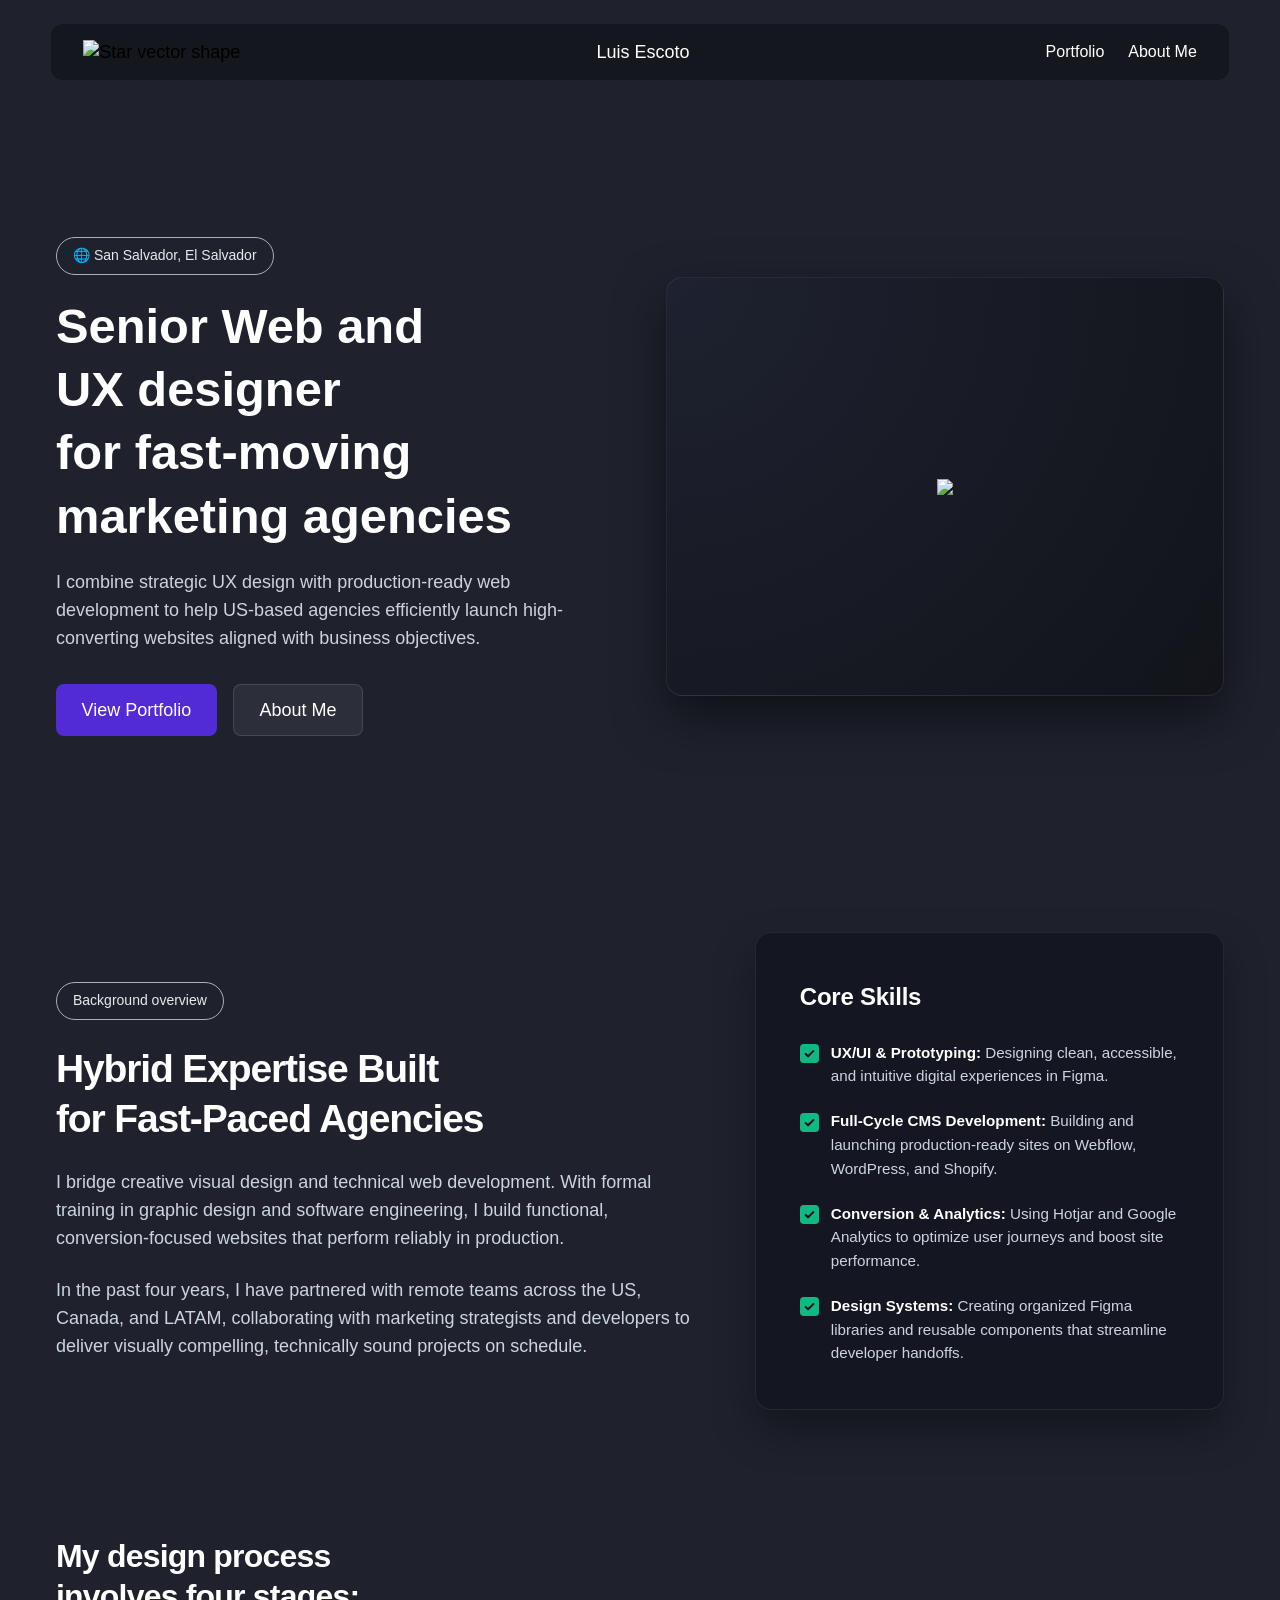
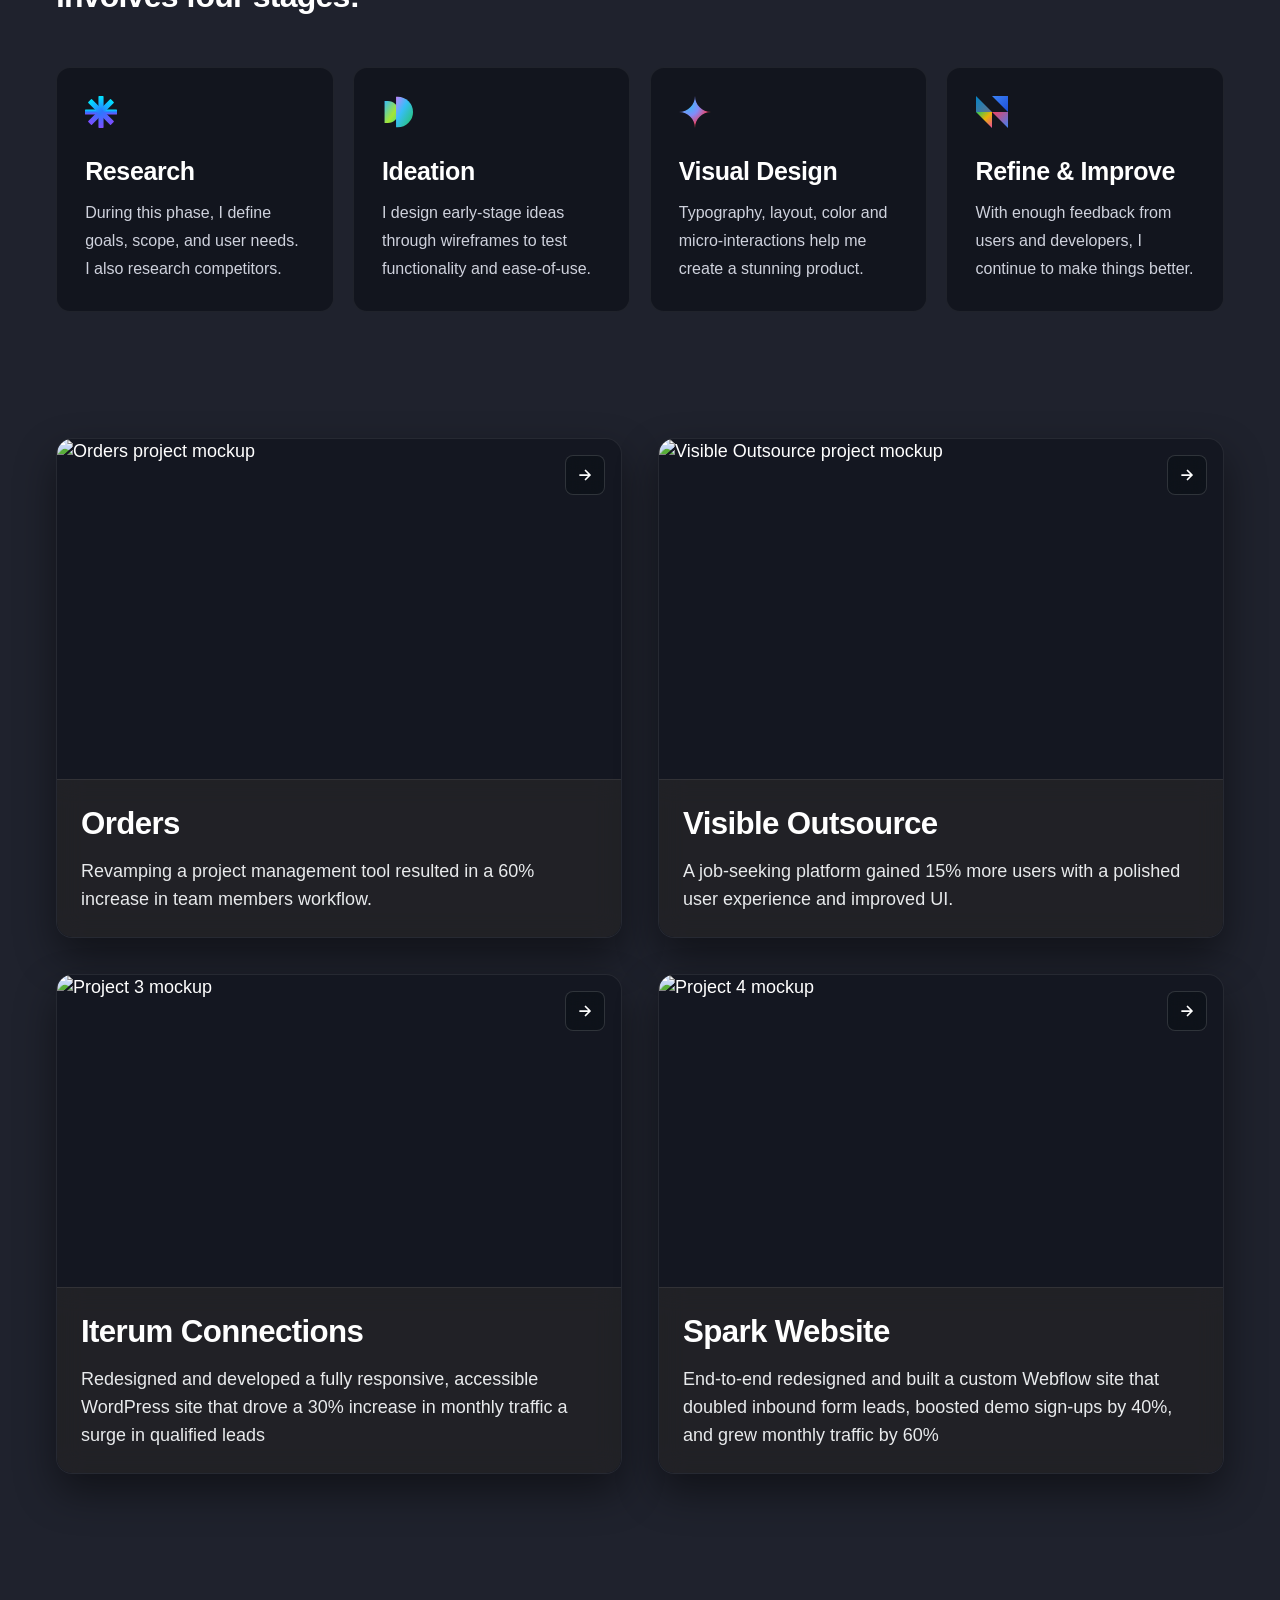
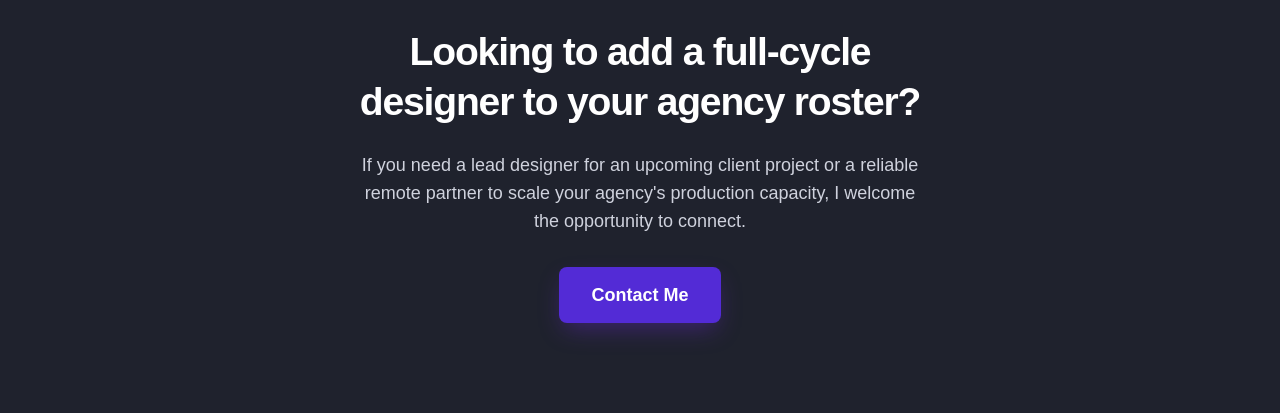
==== index.html @ e74a7839 "File upload for portfolio website." ====
<!DOCTYPE html>
<html lang="en">
<head>
  <meta charset="UTF-8">
  <title>Luis Escoto — Web &amp; UX Designer</title>
  <meta content="I help US-based agencies design, build, and launch high-converting websites on time and on strategy."
    name="description">
  <meta content="Luis Escoto — Web &amp; UX Designer" property="og:title">
  <meta content="I help US-based agencies design, build, and launch high-converting websites on time and on strategy."
    property="og:description">
  <meta content="Luis Escoto — Web &amp; UX Designer" name="twitter:title">
  <meta content="I help US-based agencies design, build, and launch high-converting websites on time and on strategy."
    name="twitter:description">
  <meta property="og:type" content="website">
  <meta content="width=device-width, initial-scale=1" name="viewport">
  <link href="https://cdn.prod.website-files.com/60762cf252e897809102ce5b/64668d79ceb4d8ba0fa5f819_Favicon.jpg"
    rel="shortcut icon" type="image/x-icon">
  <link href="https://cdn.prod.website-files.com/60762cf252e897809102ce5b/671823f5e5b18daa11193ade_webclip.jpg"
    rel="apple-touch-icon">
  <link rel="stylesheet" href="assets/styles/hero-section.css">
  <link rel="stylesheet" href="assets/styles/website-styles.css">
</head>

<body>
  <!-- Mobile navigation -->
  <header class="nav-card" id="navCard">
    <div class="nav-header">
      <!-- Gradient Star/Sparkle Icon -->
      <div class="nav-icon" aria-hidden="true">
        <svg width="22" height="22" viewBox="0 0 24 24" fill="none">
          <defs>
            <linearGradient id="starGrad" x1="0%" y1="0%" x2="100%" y2="100%">
              <stop offset="0%" stop-color="#ea580c" />
              <stop offset="50%" stop-color="#ec4899" />
              <stop offset="100%" stop-color="#8b5cf6" />
            </linearGradient>
          </defs>
          <path
            d="M12 0C12 6.62742 6.62742 12 0 12C6.62742 12 12 17.3726 12 24C12 17.3726 17.3726 12 24 12C17.3726 12 12 6.62742 12 0Z"
            fill="url(#starGrad)" />
        </svg>
      </div>

      <!-- Title / Brand -->
      <span class="nav-title">Luis Escoto</span>

      <!-- Hamburger Button -->
      <button class="menu-toggle" id="menuBtn" aria-label="Toggle navigation menu" aria-expanded="false"
        aria-controls="navDropdown">
        <span></span>
        <span></span>
        <span></span>
      </button>
    </div>

    <!-- Animated Dropdown Body -->
    <div class="menu-collapse" id="navDropdown">
      <div class="menu-inner">
        <ul class="nav-links">
          <li><a href="portfolio.html">Portfolio</a></li>
          <li><a href="about-me.html">About Me</a></li>
        </ul>
      </div>
    </div>
  </header>
  <!-- Desktop navigation -->
  <div class="navbar-desktop">
    <div class="navbar-container">
      <div class="image-block">
        <img
          src="https://cdn.prod.website-files.com/60762cf252e897809102ce5b/66f6fcb59a2e065d72dfbe44_star_shape_vector.png"
          loading="lazy" width="24" height="24" alt="Star vector shape">
      </div>
      <div class="logo-container width-50">
        <a href="index.html" aria-current="page" class="navlinkblock w--current">Luis Escoto</a>
      </div>
      <div class="link-items-list">
        <a href="portfolio.html">Portfolio</a>
        <a href="about-me.html">About Me</a>
      </div>
    </div>
  </div>
  <!-- hero section -->
  <section class="hero-section">
    <div class="hero-container">
      <!-- Columna Izquierda: Texto / CTA -->
      <div class="hero-col hero-col-content">
        <span class="badge-small">🌐 San Salvador, El Salvador</span>
        <h1 class="color--white">Senior Web and UX designer for fast-moving marketing agencies</h1>
        <p class="color--neutral-300">
          I combine strategic UX design with production-ready web development to help US-based agencies efficiently
          launch high-converting websites aligned with business objectives.
        </p>
        <div class="hero-actions">
          <a href="/portfolio.html" class="btn btn-primary">View Portfolio</a>
          <a href="/about-me.html" class="btn btn-secondary">About Me</a>
        </div>
      </div>
      <!-- Columna Derecha: Visual / Imagen / Mockup -->
      <div class="hero-col hero-col-visual">
        <div class="hero-visual-box">
          <!-- Reemplaza con tu imagen o elemento 3D/interactivo -->
          <img
            src="https://cdn.prod.website-files.com/60762cf252e897809102ce5b/68e1b1782baa352182f2b9a1_profile-picture-2025-p-500.jpg">
        </div>
      </div>
    </div>
  </section>
  <section class="overview-section">
    <div class="overview-container">

      <!-- Columna Izquierda: Introducción & Trayectoria -->
      <div class="overview-content">
        <div class="badge-small">Background overview</div>

        <h2 class="overview-title">Hybrid Expertise Built for Fast-Paced Agencies</h2>

        <p class="overview-text">
          I bridge creative visual design and technical web development. With formal training in graphic design and
          software engineering, I build functional, conversion-focused websites that perform reliably in production.
        </p>

        <p class="overview-text">
          In the past four years, I have partnered with remote teams across the US, Canada, and LATAM, collaborating
          with
          marketing strategists and developers to deliver visually compelling, technically sound projects on schedule.
        </p>
      </div>

      <!-- Columna Derecha: Tarjeta Core Skills -->
      <div class="overview-card">
        <h3 class="card-title">Core Skills</h3>
        <ul class="skills-list">
          <li class="skill-item">
            <span class="skill-icon" aria-hidden="true">
              <svg viewBox="0 0 20 20" fill="none">
                <rect width="20" height="20" rx="4" fill="#10B981" />
                <path d="M6 10.5L8.5 13L14 7.5" stroke="#0e131f" stroke-width="2.2" stroke-linecap="round"
                  stroke-linejoin="round" />
              </svg>
            </span>
            <p>
              <strong>UX/UI & Prototyping:</strong> Designing clean, accessible, and intuitive digital experiences in
              Figma.
            </p>
          </li>

          <li class="skill-item">
            <span class="skill-icon" aria-hidden="true">
              <svg viewBox="0 0 20 20" fill="none">
                <rect width="20" height="20" rx="4" fill="#10B981" />
                <path d="M6 10.5L8.5 13L14 7.5" stroke="#0e131f" stroke-width="2.2" stroke-linecap="round"
                  stroke-linejoin="round" />
              </svg>
            </span>
            <p>
              <strong>Full-Cycle CMS Development:</strong> Building and launching production-ready sites on Webflow,
              WordPress, and Shopify.
            </p>
          </li>

          <li class="skill-item">
            <span class="skill-icon" aria-hidden="true">
              <svg viewBox="0 0 20 20" fill="none">
                <rect width="20" height="20" rx="4" fill="#10B981" />
                <path d="M6 10.5L8.5 13L14 7.5" stroke="#0e131f" stroke-width="2.2" stroke-linecap="round"
                  stroke-linejoin="round" />
              </svg>
            </span>
            <p>
              <strong>Conversion & Analytics:</strong> Using Hotjar and Google Analytics to optimize user journeys and
              boost site performance.
            </p>
          </li>

          <li class="skill-item">
            <span class="skill-icon" aria-hidden="true">
              <svg viewBox="0 0 20 20" fill="none">
                <rect width="20" height="20" rx="4" fill="#10B981" />
                <path d="M6 10.5L8.5 13L14 7.5" stroke="#0e131f" stroke-width="2.2" stroke-linecap="round"
                  stroke-linejoin="round" />
              </svg>
            </span>
            <p>
              <strong>Design Systems:</strong> Creating organized Figma libraries and reusable components that
              streamline
              developer handoffs.
            </p>
          </li>
        </ul>
      </div>

    </div>
  </section>
  <section class="process-section">
    <div class="process-container">

      <!-- Encabezado -->
      <header class="process-header">
        <h2 class="process-title">
          My design process<br>
          involves four stages:
        </h2>
      </header>

      <!-- Grid de 4 Cards -->
      <div class="process-grid">

        <!-- Card 1: Research -->
        <article class="process-card">
          <div class="card-icon" aria-hidden="true">
            <!-- SVG Nativo: Asterisco de 8 puntas -->
            <svg viewBox="0 0 100 100" fill="none">
              <defs>
                <linearGradient id="grad-research" x1="50%" y1="0%" x2="50%" y2="100%">
                  <stop offset="0%" stop-color="#00e5ff" />
                  <stop offset="50%" stop-color="#2979ff" />
                  <stop offset="100%" stop-color="#7c4dff" />
                </linearGradient>
              </defs>
              <g fill="url(#grad-research)">
                <!-- Cruz recta -->
                <rect x="42" y="0" width="16" height="100" rx="2" />
                <rect x="0" y="42" width="100" height="16" rx="2" />
                <!-- Diagonal 45deg -->
                <rect x="42" y="0" width="16" height="100" rx="2" transform="rotate(45 50 50)" />
                <!-- Diagonal -45deg -->
                <rect x="42" y="0" width="16" height="100" rx="2" transform="rotate(-45 50 50)" />
              </g>
            </svg>
            <!-- Si prefieres usar PNG, reemplaza el SVG por: 
          <img src="66f5b256b0fe5b46c6017e2f_exploration_phase_vector.png" alt="Research phase icon" /> -->
          </div>
          <h3 class="card-heading">Research</h3>
          <p class="card-text">
            During this phase, I define goals, scope, and user needs. I also research competitors.
          </p>
        </article>

        <!-- Card 2: Ideation -->
        <article class="process-card">
          <div class="card-icon" aria-hidden="true">
            <!-- SVG Nativo: Semicírculos opuestos -->
            <svg viewBox="0 0 100 100" fill="none">
              <defs>
                <linearGradient id="grad-ideation-left" x1="0%" y1="0%" x2="100%" y2="100%">
                  <stop offset="0%" stop-color="#38bdf8" />
                  <stop offset="60%" stop-color="#a3e635" />
                  <stop offset="100%" stop-color="#4ade80" />
                </linearGradient>
                <linearGradient id="grad-ideation-right" x1="0%" y1="0%" x2="100%" y2="100%">
                  <stop offset="0%" stop-color="#c084fc" />
                  <stop offset="40%" stop-color="#38bdf8" />
                  <stop offset="100%" stop-color="#22c55e" />
                </linearGradient>
              </defs>
              <!-- Semicírculo izquierdo menor -->
              <path d="M 8 16 H 18 A 34 34 0 0 1 18 84 H 8 Z" fill="url(#grad-ideation-left)" />
              <!-- Semicírculo derecho mayor -->
              <path d="M 44 2 H 49 A 48 48 0 0 1 49 98 H 44 Z" fill="url(#grad-ideation-right)" />
            </svg>
            <!-- Si prefieres usar PNG, reemplaza el SVG por: 
          <img src="66f9b38bc50a28b58fd03136_ideation_vector_shape.png" alt="Ideation phase icon" /> -->
          </div>
          <h3 class="card-heading">Ideation</h3>
          <p class="card-text">
            I design early-stage ideas through wireframes to test functionality and ease-of-use.
          </p>
        </article>

        <!-- Card 3: Visual Design -->
        <article class="process-card">
          <div class="card-icon" aria-hidden="true">
            <!-- SVG Nativo: Estrella de 4 puntas cóncava -->
            <svg viewBox="0 0 100 100" fill="none">
              <defs>
                <radialGradient id="grad-visual" cx="30%" cy="30%" r="90%">
                  <stop offset="0%" stop-color="#38bdf8" />
                  <stop offset="35%" stop-color="#818cf8" />
                  <stop offset="70%" stop-color="#f43f5e" />
                  <stop offset="100%" stop-color="#fbbf24" />
                </radialGradient>
              </defs>
              <path
                d="M 50 0 C 50 27.6 72.4 50 100 50 C 72.4 50 50 72.4 50 100 C 50 72.4 27.6 50 0 50 C 27.6 50 50 27.6 50 0 Z"
                fill="url(#grad-visual)" />
            </svg>
            <!-- Si prefieres usar PNG, reemplaza el SVG por: 
          <img src="66f5b258c172e1dd1a9b4c33_visual_design_phase_vector.png" alt="Visual design phase icon" /> -->
          </div>
          <h3 class="card-heading">Visual Design</h3>
          <p class="card-text">
            Typography, layout, color and micro-interactions help me create a stunning product.
          </p>
        </article>

        <!-- Card 4: Refine & Improve -->
        <article class="process-card">
          <div class="card-icon" aria-hidden="true">
            <!-- SVG Nativo: Cuadrante de 4 triángulos -->
            <svg viewBox="0 0 100 100" fill="none">
              <defs>
                <linearGradient id="grad-refine-tl" x1="0%" y1="0%" x2="100%" y2="100%">
                  <stop offset="0%" stop-color="#0284c7" />
                  <stop offset="100%" stop-color="#64748b" />
                </linearGradient>
                <linearGradient id="grad-refine-tr" x1="0%" y1="0%" x2="100%" y2="100%">
                  <stop offset="0%" stop-color="#3b82f6" />
                  <stop offset="100%" stop-color="#1d4ed8" />
                </linearGradient>
                <linearGradient id="grad-refine-bl" x1="0%" y1="0%" x2="100%" y2="100%">
                  <stop offset="0%" stop-color="#22c55e" />
                  <stop offset="50%" stop-color="#eab308" />
                  <stop offset="100%" stop-color="#ec4899" />
                </linearGradient>
                <linearGradient id="grad-refine-br" x1="0%" y1="0%" x2="100%" y2="100%">
                  <stop offset="0%" stop-color="#f43f5e" />
                  <stop offset="100%" stop-color="#3b82f6" />
                </linearGradient>
              </defs>
              <!-- Arriba Izquierda -->
              <polygon points="0,0 50,50 0,50" fill="url(#grad-refine-tl)" />
              <!-- Arriba Derecha -->
              <polygon points="50,0 100,50 100,0" fill="url(#grad-refine-tr)" />
              <!-- Abajo Izquierda -->
              <polygon points="0,50 50,50 50,100" fill="url(#grad-refine-bl)" />
              <!-- Abajo Derecha -->
              <polygon points="50,50 100,50 100,100" fill="url(#grad-refine-br)" />
            </svg>
            <!-- Si prefieres usar PNG, reemplaza el SVG por: 
          <img src="66f5b25724c8507a7e29b420_test_refine_phase_vector.png" alt="Refine and improve phase icon" /> -->
          </div>
          <h3 class="card-heading">Refine & Improve</h3>
          <p class="card-text">
            With enough feedback from users and developers, I continue to make things better.
          </p>
        </article>
      </div>
    </div>
  </section>
  <section class="projects-section">
    <div class="projects-container">
      <div class="projects-grid">

        <!-- PROYECTO 1 -->
        <a href="projects/orders-sayhello.html" class="project-card">
          <img
            src="https://cdn.prod.website-files.com/60762cf252e897809102ce5b/680712ade8c71aaaf40fad4d_Scene%20(1).jpg"
            alt="Orders project mockup" class="project-img">
          <div class="project-action-btn" aria-hidden="true">
            <svg viewBox="0 0 16 16" fill="none" class="arrow-icon">
              <path d="M3 8H13M13 8L8.5 3.5M13 8L8.5 12.5" stroke="#ffffff" stroke-width="1.75" stroke-linecap="round"
                stroke-linejoin="round" />
            </svg>
          </div>
          <!-- Barra inferior Glassmorphism -->
          <div class="project-glass-bar">
            <h3 class="project-title">Orders</h3>
            <p class="project-desc">Revamping a project management tool resulted in a 60% increase in team members
              workflow.</p>
          </div>
        </a>
        <!-- PROYECTO 2 -->
        <a href="projects/visible-outsource.html" class="project-card">
          <img
            src="https://cdn.prod.website-files.com/60762cf252e897809102ce5b/683748bb007d54605e077e47_Scene-compressed.jpg"
            alt="Visible Outsource project mockup" class="project-img">
          <div class="project-action-btn" aria-hidden="true">
            <svg viewBox="0 0 16 16" fill="none" class="arrow-icon">
              <path d="M3 8H13M13 8L8.5 3.5M13 8L8.5 12.5" stroke="#ffffff" stroke-width="1.75" stroke-linecap="round"
                stroke-linejoin="round" />
            </svg>
          </div>
          <!-- Barra inferior Glassmorphism -->
          <div class="project-glass-bar">
            <h3 class="project-title">Visible Outsource</h3>
            <p class="project-desc">A job-seeking platform gained 15% more users with a polished user experience and
              improved UI.</p>
          </div>
        </a>
        <!-- PROYECTO 3 -->
        <a href="projects/iterum-connections.html" class="project-card">
          <img
            src="https://cdn.prod.website-files.com/60762cf252e897809102ce5b/6aa1d530fb8b649a9c56cfd7_iterum-connections-website-thumbnail.jpg"
            alt="Project 3 mockup" class="project-img" />
          <div class="project-action-btn" aria-hidden="true">
            <svg viewBox="0 0 16 16" fill="none" class="arrow-icon">
              <path d="M3 8H13M13 8L8.5 3.5M13 8L8.5 12.5" stroke="#ffffff" stroke-width="1.75" stroke-linecap="round"
                stroke-linejoin="round" />
            </svg>
          </div>
          <div class="project-glass-bar">
            <h3 class="project-title">Iterum Connections</h3>
            <p class="project-desc">Redesigned and developed a fully responsive, accessible WordPress site that drove a
              30% increase in monthly traffic a surge in qualified leads</p>
          </div>
        </a>
        <!-- PROYECTO 4 -->
        <a href="projects/spark-website.html" class="project-card">
          <img
            src="https://cdn.prod.website-files.com/60762cf252e897809102ce5b/6aa1d657e9650768d911878d_spark-website-thumbnail.jpg"
            alt="Project 4 mockup" class="project-img" />
          <div class="project-action-btn" aria-hidden="true">
            <svg viewBox="0 0 16 16" fill="none" class="arrow-icon">
              <path d="M3 8H13M13 8L8.5 3.5M13 8L8.5 12.5" stroke="#ffffff" stroke-width="1.75" stroke-linecap="round"
                stroke-linejoin="round" />
            </svg>
          </div>
          <div class="project-glass-bar">
            <h3 class="project-title">Spark Website</h3>
            <p class="project-desc">End-to-end redesigned and built a custom Webflow site that doubled inbound form
              leads, boosted demo sign-ups by 40%, and grew monthly traffic by 60%</p>
          </div>
        </a>
      </div>
    </div>
  </section>
  <section class="cta-section">
    <div class="cta-container">
      <h2 class="cta-title">
        Looking to add a full-cycle designer to your agency roster?
      </h2>

      <p class="cta-description">
        If you need a lead designer for an upcoming client project or a reliable remote partner to scale your agency's
        production capacity, I welcome the opportunity to connect.
      </p>

      <div class="cta-action">
        <a href="mailto:designwithluis.com" class="btn-cta">Contact Me</a>
      </div>
    </div>
  </section>
</body>
<script>
  const navCard = document.getElementById('navCard');
  const menuBtn = document.getElementById('menuBtn');
  const desktopQuery = window.matchMedia('(min-width: 1024px)');
  // Toggle menu handler
  function toggleMenu() {
    const isOpen = navCard.classList.toggle('is-open');
    menuBtn.setAttribute('aria-expanded', String(isOpen));
  }

  function closeMenu() {
    if (navCard.classList.contains('is-open')) {
      navCard.classList.remove('is-open');
      menuBtn.setAttribute('aria-expanded', 'false');
    }
  }
  menuBtn.addEventListener('click', toggleMenu);
  // Close on outside click
  document.addEventListener('click', (e) => {
    if (!navCard.contains(e.target)) {
      closeMenu();
    }
  });
  // Close on Escape key press
  document.addEventListener('keydown', (e) => {
    if (e.key === 'Escape' && navCard.classList.contains('is-open')) {
      closeMenu();
      menuBtn.focus();
    }
  });
  // Auto-reset state when resizing across desktop/tablet boundary
  desktopQuery.addEventListener('change', (e) => {
    if (e.matches) {
      closeMenu();
    }
  });
</script>

</html>
---- assets/styles/hero-section.css ----
/* ============================================================
   HERO SECTION - RESPONSIVE & ESCALABLE
   ============================================================ */

/* 1. Envoltura de sección completa (Background / Layout general) */
.hero-section {
  width: 100%;
  min-height: 85vh;
  display: flex;
  align-items: center; /* Centra el contenido verticalmente en desktop */
  background-color: var(--neutral--700);
  /* Padding vertical y lateral fluido */
  padding-block: clamp(3rem, 8vh, 6rem);
  padding-inline: clamp(1.25rem, 5vw, 3.5rem);
}

/* 2. Contenedor principal centrado con tope máximo */
.hero-container {
  width: 100%;
  max-width: 1200px;        /* Evita que se deforme en pantallas 2K/4K */
  margin-inline: auto;      /* Centrado horizontal automático */
  /* Estructura de 2 columnas con CSS Grid */
  display: grid;
  grid-template-columns: 1fr; /* 1 columna por defecto (mobile-first) */
  gap: clamp(2rem, 4vw, 4rem); /* Espacio adaptable entre columnas */
  align-items: center;
}

/* En Desktop (a partir de 992px) se activa el layout de 2 columnas */
@media (min-width: 992px) {
  .hero-container {
    grid-template-columns: repeat(2, 1fr); /* 2 columnas exactas de igual proporción */
    /* Si quisieras más espacio para el texto que para la imagen:
       grid-template-columns: 1.15fr 0.85fr; */
  }
}

/* 3. Columna de contenido (Texto y Botones) */
.hero-col-content {
  display: flex;
  flex-direction: column;
  align-items: flex-start;
  gap: 1.25rem;
  max-width: 560px; /* Evita líneas de texto demasiado largas */
}

.hero-actions {
  display: flex;
  flex-wrap: wrap;
  gap: 1rem;
  margin-top: 0.75rem;
}

/* Botones de acción */
.btn {
  display: inline-flex;
  align-items: center;
  justify-content: center;
  padding: 0.8rem 1.6rem;
  border-radius: 8px;
  text-decoration: none;
  transition: all 0.2s ease;
}

.btn-primary {
  background-color: var(--blue-primary-800);
  color: white;
}

.btn-primary:hover {
  color: var(--white);
  background-color: var(--blue-primary-800);
  box-shadow: 0 14px 30px -5px rgba(109, 40, 217, 0.6);
  transform: translateY(-2px);
}

.btn-secondary {
  background-color: rgba(255, 255, 255, 0.06);
  color: #ffffff;
  border: 1px solid rgba(255, 255, 255, 0.12);
}

.btn-secondary:hover {
  background-color: rgba(255, 255, 255, 0.12);
}

/* 4. Columna visual / Imagen */
.hero-col-visual {
  display: flex;
  justify-content: center;
  align-items: center;
  width: 100%;
}

.hero-visual-box {
  width: 100%;
  aspect-ratio: 4 / 3; /* Mantiene proporciones perfectas en cualquier pantalla */
  background: radial-gradient(circle at top left, #1e2230, #12141a);
  border: 1px solid rgba(255, 255, 255, 0.08);
  border-radius: 16px;
  display: flex;
  align-items: center;
  justify-content: center;
  color: #64748b;
  box-shadow: 0 20px 50px rgba(0, 0, 0, 0.5);
}

/* ============================================================
   SECCIÓN: OVERVIEW / CORE SKILLS
   ============================================================ */

.overview-section {
  width: 100%;
  background-color: var(--neutral--700); /* Fondo oscuro principal */
  color: #ffffff;
  padding-block: clamp(3.5rem, 7vh, 6.5rem);
  padding-inline: clamp(1.25rem, 5vw, 3.5rem);
}

/* Contenedor adaptativo con límite en monitores anchos */
.overview-container {
  width: 100%;
  max-width: 1200px;
  margin-inline: auto;
  display: grid;
  grid-template-columns: 1fr;
  gap: clamp(2.5rem, 5vw, 4.5rem);
  align-items: center; /* Alineación centrada para equilibrio visual */
}

/* Distribución en pantallas de escritorio */
@media (min-width: 992px) {
  .overview-container {
    grid-template-columns: 1.15fr 0.85fr;
  }
}

/* --- Columna Izquierda --- */
.overview-content {
  display: flex;
  flex-direction: column;
  align-items: flex-start;
  gap: 1.5rem;
}

/* Badge tipo píldora */
.badge {
  padding: 0.35rem 0.95rem;
  border-radius: 9999px;
  border: 1px solid rgba(255, 255, 255, 0.28);
  font-size: 0.825rem;
  font-weight: 500;
  color: #e2e8f0;
  background-color: rgba(255, 255, 255, 0.02);
}

.overview-title {
  /* Escala tipográfica fluida entre pantallas móviles y desktop */
  letter-spacing: -0.03em;
  color: #ffffff;
  margin: 0;
  text-wrap: balance;
}

.overview-text {
  color: #cbd5e1;
  margin: 0;
}

/* --- Columna Derecha: Tarjeta Card --- */
.overview-card {
  background-color: #141721; /* Tono de tarjeta azulado oscuro */
  border: 1px solid rgba(255, 255, 255, 0.07);
  border-radius: 16px;
  padding: clamp(1.75rem, 3.5vw, 2.75rem);
  box-shadow: 0 20px 40px rgba(0, 0, 0, 0.35);
}

.card-title {
  font-size: 1.5rem;
  font-weight: 700;
  color: #ffffff;
  margin: 0 0 1.5rem 0;
  letter-spacing: -0.01em;
}

/* Lista de skills */
.skills-list {
  list-style: none;
  padding: 0;
  margin: 0;
  display: flex;
  flex-direction: column;
  gap: 1.35rem;
}

.skill-item {
  display: flex;
  align-items: flex-start;
  gap: 0.75rem;
}

.skill-icon {
  flex-shrink: 0;
  width: 19px;
  height: 19px;
  margin-top: 0.2rem; /* Alinea el icono con la primera línea de texto */
}

.skill-icon svg {
  width: 100%;
  height: 100%;
  display: block;
}

.skill-item p {
  font-size: 0.95rem;
  line-height: 1.55;
  color: #cbd5e1;
  margin: 0;
}

.skill-item strong {
  color: #ffffff;
  font-weight: 700;
}
---- assets/styles/website-styles.css ----
* {
  box-sizing: border-box;
  margin: 0;
  padding: 0;
}

:root {
  --neutral-950: #0d0e13;
  --neutral-800: #15171e;
  --neutral-700: #191b24;
  --neutral-500: #1f222d;
  --neutral-400: #acaebb;
  --neutral-300: #cfd2dd;
  --neutral-100: #e2e2e6;
  --neutral-50: #e8eaec;
  --white: white;
  --blue-primary-800: #532bd6;
  --blue-100: #e8e7ff;
  --electric-violet-800: #8209c0;
  /* Escala base */
  --font-base: 1rem;
  /* 16px */
  --lh-base: 1.2rem;
  /* 16px * 1.20 = 19.2px */

  /* Ratios de escala */
  --scale-font: 1.25;
  /* Major Third */
  --scale-lh: 1.27;

  /* Tamaños de fuente (font-size) */
  --caption-small: 0.875rem;
  --body-copy: 1.125rem;
  /* ~16.00px */
  --font-h6: var(--font-base);
  /* ~16.00px */
  --font-h5: calc(var(--font-h6) * var(--scale-font));
  /* ~20.00px */
  --font-h4: calc(var(--font-h5) * var(--scale-font));
  /* ~25.00px */
  --font-h3: calc(var(--font-h4) * var(--scale-font));
  /* ~31.25px */
  --font-h2: calc(var(--font-h3) * var(--scale-font));
  /* ~39.06px */
  --font-h1: calc(var(--font-h2) * var(--scale-font));
  /* ~48.83px */

  /* Alturas de línea (line-height) */
  --lh-body-copy: 1.75rem;
  --lh-h6: var(--lh-base);
  /* ~1.20rem (19.20px) */
  --lh-h5: calc(var(--lh-h6) * var(--scale-lh));
  /* ~1.44rem (23.04px) */
  --lh-h4: calc(var(--lh-h5) * var(--scale-lh));
  /* ~1.73rem (27.65px) */
  --lh-h3: calc(var(--lh-h4) * var(--scale-lh));
  /* ~2.07rem (33.18px) */
  --lh-h2: calc(var(--lh-h3) * var(--scale-lh));
  /* ~2.49rem (39.81px) */
  --lh-h1: calc(var(--lh-h2) * var(--scale-lh));
  /* ~2.99rem (47.78px) */
}

body {
  font-family: Inter, sans-serif;
  font-size: var(--body-copy);
  line-height: var(--lh-h5);
  background-color: var(--neutral-500);
  overflow: auto;
}

.white-theme {
  background-color: var(--white);
}

.color--black-950 {
  color: var(--neutral-950);
}

.color--black-700 {
  color: var(--neutral-700);
}

.color--white {
  color: var(--white);
}

.color--neutral-300 {
  color: var(--neutral-300);
}

h1,
h2,
h3,
h4,
h5,
h6 {
  font-weight: 700;
  text-wrap: balance;
  /* Evita viudas y mejora la lectura */
  margin: 0;
}

a {
  text-decoration: none;
  color: white;
  transition: color 0.3s ease-in-out;
}

a:hover {
  color: var(--neutral-300);
  cursor: pointer;
}

p {
  font-family: 'Inter', sans-serif;
  font-weight: 400;
  font-size: var(--body-copy);
  line-height: var(--lh-body-copy);
}

h1 {
  font-size: var(--font-h1);
  line-height: var(--lh-h1);
}

h2 {
  font-size: var(--font-h2);
  line-height: var(--lh-h2);
}

h3 {
  font-size: var(--font-h3);
  line-height: var(--lh-h3);
}

h4 {
  font-size: var(--font-h4);
  line-height: var(--lh-h4);
}

.text-left-aligned {
  text-align: left;
}

.image-block.width-auto {
  justify-content: flex-start;
  align-items: flex-start;
  width: 25%;
}

/* 1. Outer Section: Controls layout & constraints */
.navbar-desktop {
  width: min(92%, 1400px);
  margin: 1.5rem auto;
}

/* 2. Inner Navbar: Controls the bar visuals and content alignment */
.navbar-container {
  display: flex;
  align-items: center;
  justify-content: space-between;
  gap: 1rem;
  /* Prevents items from colliding as the screen shrinks */
  width: 100%;
  padding: 1rem clamp(1rem, 3vw, 2rem);
  /* Fluid horizontal padding */
  background-color: var(--neutral-800);
  border-radius: 12px;
  box-sizing: border-box;
}

.link-items-list {
  display: flex;
  gap: 1.5rem;
  font-size: 1rem;
}

/* Custom menu navigation styles */
/* Outer Container / Nav Card */
.nav-card {
  display: block;
  max-width: 1024px;
  /* comfortable width on tablet */
  background-color: #12141a;
  border: 1px solid rgba(255, 255, 255, 0.08);
  border-radius: 14px;
  box-shadow: 0 10px 30px rgba(0, 0, 0, 0.45);
  overflow: hidden;
  transition: border-color 0.25s ease;
  margin: 1rem;
}

/* Top Bar */
.nav-header {
  display: flex;
  align-items: center;
  justify-content: space-between;
  height: 64px;
  padding: 0 0.75rem 0 1rem;
}

/* Gradient Sparkle Icon */
.nav-icon {
  width: 22px;
  height: 22px;
  flex-shrink: 0;
  display: flex;
  align-items: center;
  justify-content: center;
}

/* Brand / Name */
.nav-title {
  font-size: 1.15rem;
  font-weight: 700;
  letter-spacing: -0.02em;
  color: #ffffff;
  user-select: none;
}

/* Animated Hamburger Toggle */
.menu-toggle {
  width: 40px;
  height: 40px;
  display: flex;
  flex-direction: column;
  justify-content: center;
  align-items: center;
  gap: 5px;
  background: transparent;
  border: none;
  cursor: pointer;
  padding: 0;
  -webkit-tap-highlight-color: transparent;
}

.menu-toggle span {
  display: block;
  width: 24px;
  height: 2px;
  background-color: #ffffff;
  border-radius: 2px;
  transition: transform 0.3s cubic-bezier(0.4, 0, 0.2, 1),
    opacity 0.2s ease;
  transform-origin: center;
}

/* Morphing into 'X' when open */
.menu-toggle[aria-expanded="true"] span:nth-child(1) {
  transform: translateY(7px) rotate(45deg);
}

.menu-toggle[aria-expanded="true"] span:nth-child(2) {
  opacity: 0;
  transform: scaleX(0);
}

.menu-toggle[aria-expanded="true"] span:nth-child(3) {
  transform: translateY(-7px) rotate(-45deg);
}

/* Collapsible Menu via CSS Grid */
.menu-collapse {
  display: grid;
  grid-template-rows: 0fr;
  transition: grid-template-rows 0.35s cubic-bezier(0.4, 0, 0.2, 1);
}

.nav-card.is-open .menu-collapse {
  grid-template-rows: 1fr;
}

.menu-inner {
  overflow: hidden;
}

/* Menu Link List */
.nav-links {
  list-style: none;
  padding: 10px 24px 24px 24px;
  display: flex;
  flex-direction: column;
  gap: 20px;
}

.nav-links li a {
  text-decoration: none;
  color: #ffffff;
  font-size: 1.05rem;
  font-weight: 500;
  display: inline-block;
  opacity: 0;
  transform: translateY(-8px);
  transition: opacity 0.25s ease, transform 0.25s ease, color 0.2s ease;
}

.nav-links li a:hover,
.nav-links li a:focus-visible {
  color: var(--neutral-300);
  outline: none;
}

/* Staggered entry animation */
.nav-card.is-open .nav-links li a {
  opacity: 1;
  transform: translateY(0);
}

.nav-card.is-open .nav-links li:nth-child(1) a {
  transition-delay: 0.08s;
}

.nav-card.is-open .nav-links li:nth-child(2) a {
  transition-delay: 0.14s;
}

/* ----------------------------------------------------
NAV MOBILE & TABLET STYLES (< 1024px)
---------------------------------------------------- */
@media (min-width: 1025px) {
  .nav-card {
    display: none !important;
  }
}

@media (max-width: 1024px) {
  .navbar-desktop {
    display: none;
  }
}

.badge-small {
  display: inline-flex;
  align-items: center;
  padding: 0.5rem 1rem;
  color: var(--neutral-50);
  border: 1px solid #acaebb;
  font-size: var(--caption-small);
  line-height: var(--lh-base);
  border-radius: 100px;
  letter-spacing: 2%;
}

/* ============================================================
   SECCIÓN: DESIGN PROCESS (4 STAGES)
   ============================================================ */

.process-section {
  width: 100%;
  background-color: var(--neutral-500);
  color: #ffffff;
  padding-block: clamp(3.5rem, 7vh, 6.5rem);
  padding-inline: clamp(1.25rem, 5vw, 3.5rem);
}

.process-container {
  width: 100%;
  max-width: 1200px;
  margin-inline: auto;
  display: flex;
  flex-direction: column;
  gap: clamp(2rem, 4vw, 3.25rem);
}

/* Encabezado */
.process-title {
  font-size: clamp(1.75rem, 2.5vw, 2.35rem);
  line-height: 1.25;
  font-weight: 700;
  letter-spacing: -0.025em;
  color: #ffffff;
  margin: 0;
  text-wrap: balance;
}

/* Grid adaptable: 1 col (móvil) -> 2 cols (tablet) -> 4 cols (desktop) */
.process-grid {
  display: grid;
  grid-template-columns: 1fr;
  gap: 1.2rem;
}

@media (min-width: 640px) {
  .process-grid {
    grid-template-columns: repeat(2, 1fr);
  }
}

@media (min-width: 1024px) {
  .process-grid {
    grid-template-columns: repeat(4, 1fr);
  }
}

/* Tarjetas */
.process-card {
  background-color: #12151e;
  border: 1px solid rgba(255, 255, 255, 0.06);
  border-radius: 14px;
  padding: clamp(1.5rem, 2.2vw, 2rem);
  display: flex;
  flex-direction: column;
  align-items: flex-start;
  transition: transform 0.25s ease, border-color 0.25s ease, background-color 0.25s ease;
}

.process-card:hover {
  transform: translateY(-4px);
  background-color: #151924;
  border-color: rgba(255, 255, 255, 0.14);
}

/* Contenedor de icono */
.card-icon {
  width: 32px;
  height: 32px;
  margin-bottom: 1.75rem;
  display: flex;
  align-items: center;
  justify-content: center;
}

/* Aplica tanto para el SVG integrado como si usas etiqueta <img> */
.card-icon svg,
.card-icon img {
  width: 100%;
  height: 100%;
  object-fit: contain;
  display: block;
}

/* Título de la tarjeta */
.card-heading {
  font-size: var(--font-h4);
  line-height: var(--lh-h4);
  letter-spacing: -0.015em;
  color: #ffffff;
  margin: 0 0 0.75rem 0;
}

/* Texto explicativo */
.card-text {
  font-size: var(--font-base);
  color: var(--neutral-300);
  margin: 0;
}

/* ============================================================
   SECCIÓN: GRID DE PROYECTOS (PORTFOLIO CARDS)
   ============================================================ */

.projects-section {
  width: 100%;
  background-color: var(--neutral-500);
  color: #ffffff;
  padding-block: clamp(3.5rem, 7vh, 6.5rem);
  padding-inline: clamp(1.25rem, 5vw, 3.5rem);
}

.projects-container {
  width: 100%;
  max-width: 1200px;
  /* Alineado con el Hero y Overview */
  margin-inline: auto;
}

/* Grilla responsive: 1 col (móvil) -> 2 cols (tablet y desktop) */
.projects-grid {
  display: grid;
  grid-template-columns: 1fr;
  gap: clamp(1.5rem, 3vw, 2.25rem);
}

/* Grilla responsive: 1 col (móvil) -> 2 cols (tablet y desktop) */
.projects-grid {
  display: grid;
  grid-template-columns: 1fr;
  gap: clamp(1.5rem, 3vw, 2.25rem);
}

@media (min-width: 768px) {
  .projects-grid {
    grid-template-columns: repeat(2, 1fr);
  }
}

/* Tarjeta contenedora con proporción y bordes */
.project-card {
  position: relative;
  width: 100%;
  aspect-ratio: 16 / 9.5;
  /* Mantiene la relación apaisada del mockup */
  background-color: #141721;
  border-radius: 16px;
  overflow: hidden;
  border: 1px solid rgba(255, 255, 255, 0.08);
  box-shadow: 0 18px 40px rgba(0, 0, 0, 0.45);
  transition: transform 0.25s ease, border-color 0.25s ease;
  min-height: 500px;
}

.project-card:hover {
  transform: translateY(-4px);
  border-color: rgba(255, 255, 255, 0.18);
}

/* Imagen base */
.project-img {
  width: 100%;
  height: 100%;
  object-fit: cover;
  object-position: center;
  display: block;
}

/* Botón flotante superior derecho */
.project-action-btn {
  position: absolute;
  top: 1.5rem;
  right: 1.5rem;
  z-index: 2;
  width: 34px;
  height: 34px;
  background-color: rgba(14, 18, 25, 0.85);
  border: 1px solid rgba(255, 255, 255, 0.12);
  border-radius: 8px;
  display: flex;
  align-items: center;
  justify-content: center;
  cursor: pointer;
  backdrop-filter: blur(8px);
  -webkit-backdrop-filter: blur(8px);
  transition: background-color 0.2s ease, border-color 0.2s ease, transform 0.2s ease;
}

.project-action-btn:hover {
  background-color: rgba(30, 36, 48, 0.95);
  border-color: rgba(255, 255, 255, 0.25);
  transform: scale(1.05);
}

/* Panel inferior con efecto Glassmorphism */
.project-glass-bar {
  position: absolute;
  bottom: 0;
  left: 0;
  width: 100%;
  z-index: 2;
  /* Propiedades de Glass solicitadas */
  backdrop-filter: blur(12px);
  -webkit-backdrop-filter: blur(12px);
  /* Soporte para Safari/iOS */
  background-color: rgba(45, 43, 43, 0.54);
  border-top: 1px solid rgba(255, 255, 255, 0.08);
  padding: 1.5rem;
  display: flex;
  flex-direction: column;
  gap: 0.35rem;
}

.project-title {
  letter-spacing: -0.02em;
  padding-bottom: 0.5rem;
  color: #ffffff;
  margin: 0;
}

.project-desc {
  color: var(--neutral-50);
  margin: 0;
}

/* Botón flotante superior derecho */
.project-action-btn {
  position: absolute;
  top: 16px;
  right: 16px;
  z-index: 2;
  width: 40px;
  height: 40px;
  background-color: rgba(14, 18, 25, 0.85);
  border: 1px solid rgba(255, 255, 255, 0.14);
  border-radius: 8px;
  display: flex;
  align-items: center;
  justify-content: center;
  backdrop-filter: blur(8px);
  -webkit-backdrop-filter: blur(8px);
  transition: background-color 0.25s ease, border-color 0.25s ease;
}

/* Flecha apuntando a la derecha y animación de avance */
.arrow-icon {
  width: 16px;
  height: 16px;
  transition: transform 0.25s cubic-bezier(0.4, 0, 0.2, 1);
}

.project-card:hover .project-action-btn,
.project-card:focus-visible .project-action-btn {
  background-color: rgba(30, 36, 48, 0.95);
  border-color: rgba(255, 255, 255, 0.3);
}

.project-card:hover .arrow-icon,
.project-card:focus-visible .arrow-icon {
  transform: translateX(3px);
  /* Deslizamiento hacia la derecha */
}

/* ============================================================
   SECCIÓN: CTA CENTRADA CON RESPLANDOR
   ============================================================ */

.cta-section {
  position: relative;
  width: 100%;
  /* Fondo oscuro con resplandor sutil morado/azulado al centro */
  background-color: var(--neutral-500);
  color: #ffffff;
  padding-block: clamp(4.5rem, 10vh, 8rem);
  padding-inline: clamp(1.25rem, 5vw, 3.5rem);
  display: flex;
  justify-content: center;
  align-items: center;
  overflow: hidden;
}

/* Contenedor central con límite de lectura */
.cta-container {
  width: 100%;
  max-width: 680px;
  /* Evita que las líneas se vuelvan eternas en monitores anchos */
  margin-inline: auto;
  display: flex;
  flex-direction: column;
  align-items: center;
  text-align: center;
  gap: 1.5rem;
}

/* Título principal centrado */
.cta-title {
  letter-spacing: -0.03em;
  color: var(--white);
  text-wrap: balance;
  /* Distribuye uniformemente las palabras en las líneas */
  margin: 0;
}

/* Párrafo descriptivo */
.cta-description {
  color: var(--neutral-300);
  max-width: 580px;
  margin: 0;
}

/* Envoltorio del botón */
.cta-action {
  margin-top: 0.5rem;
}

/* Botón Morado */
.btn-cta {
  display: inline-flex;
  align-items: center;
  justify-content: center;
  padding: 1rem 2rem;
  background-color: var(--blue-primary-800);
  color: var(--white);
  font-weight: 600;
  border-radius: 8px;
  text-decoration: none;
  box-shadow: 0 10px 25px -5px rgba(109, 40, 217, 0.4);
  transition: all 0.2s ease;
}

.btn-cta:hover {
  color: var(--white);
  transform: translateY(-2px);
  box-shadow: 0 14px 30px -5px rgba(109, 40, 217, 0.6);
}

.btn-cta:active {
  transform: scale(0.98);
}
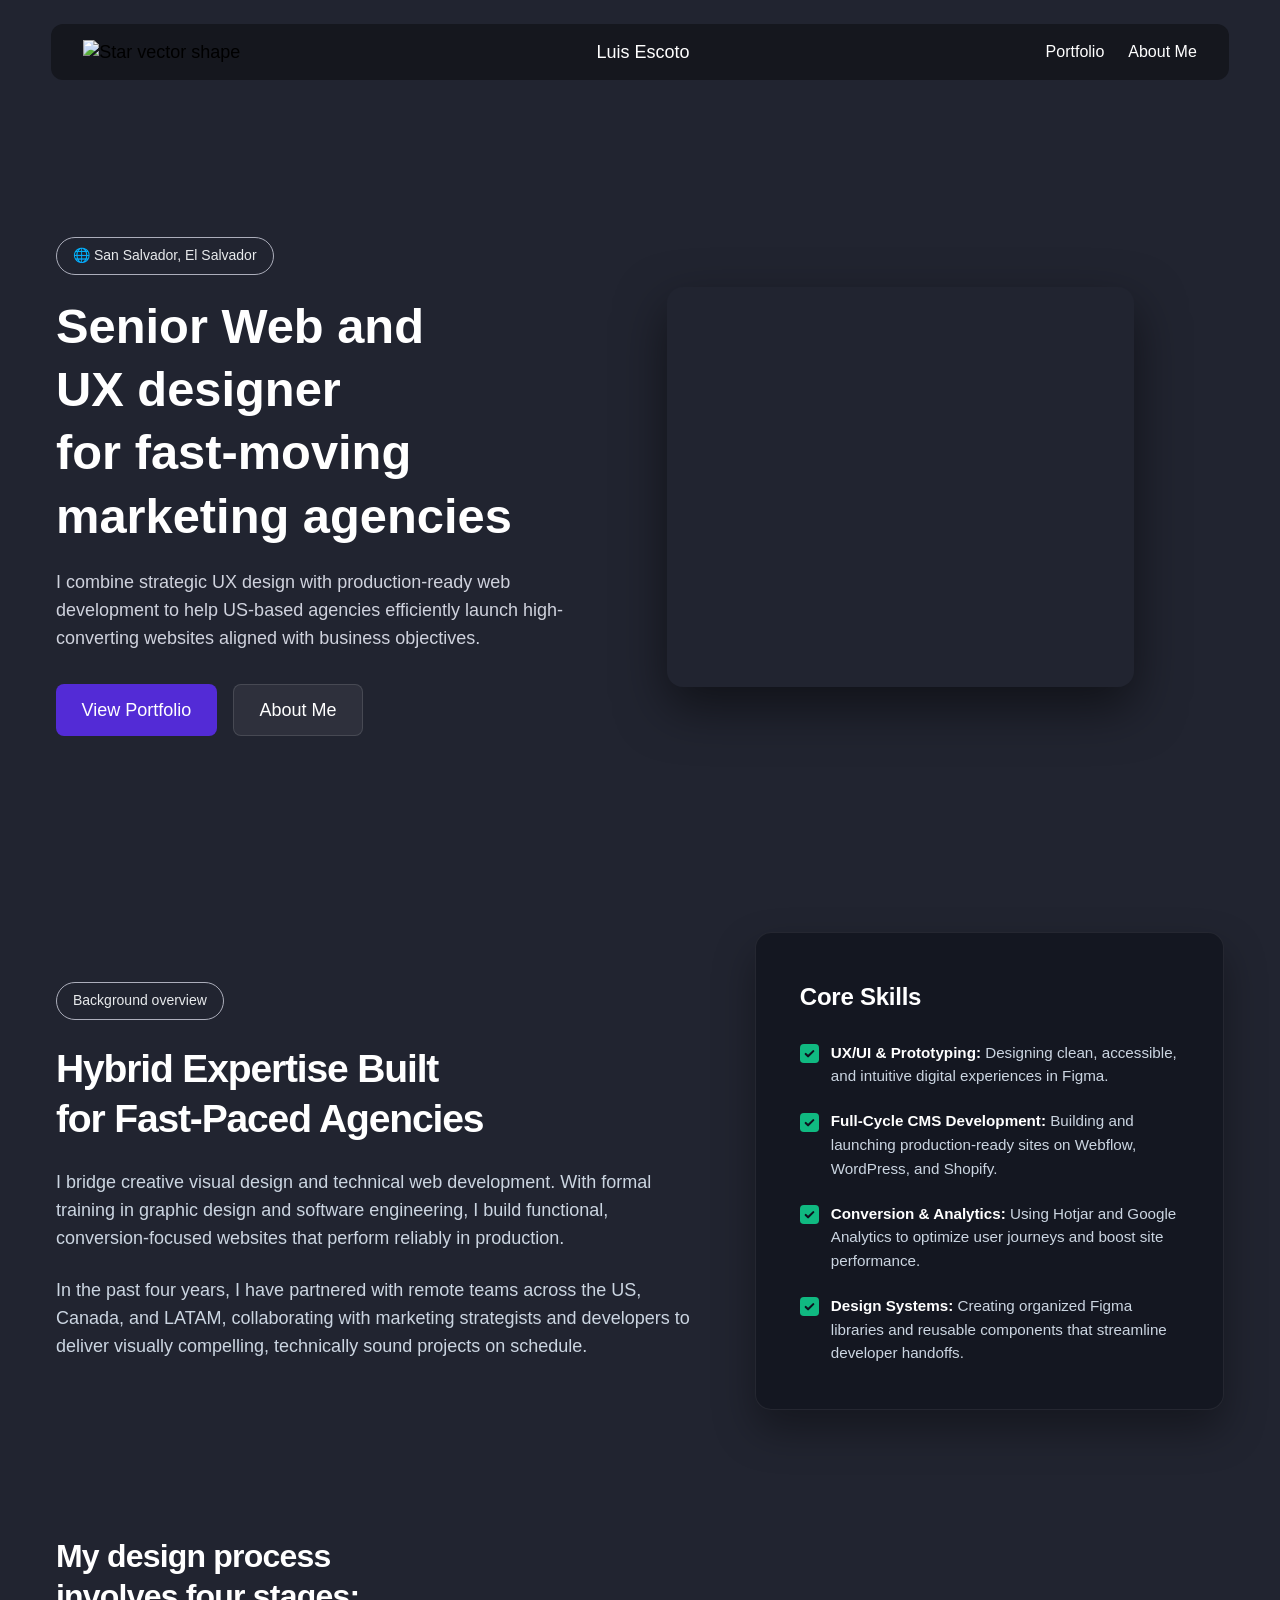
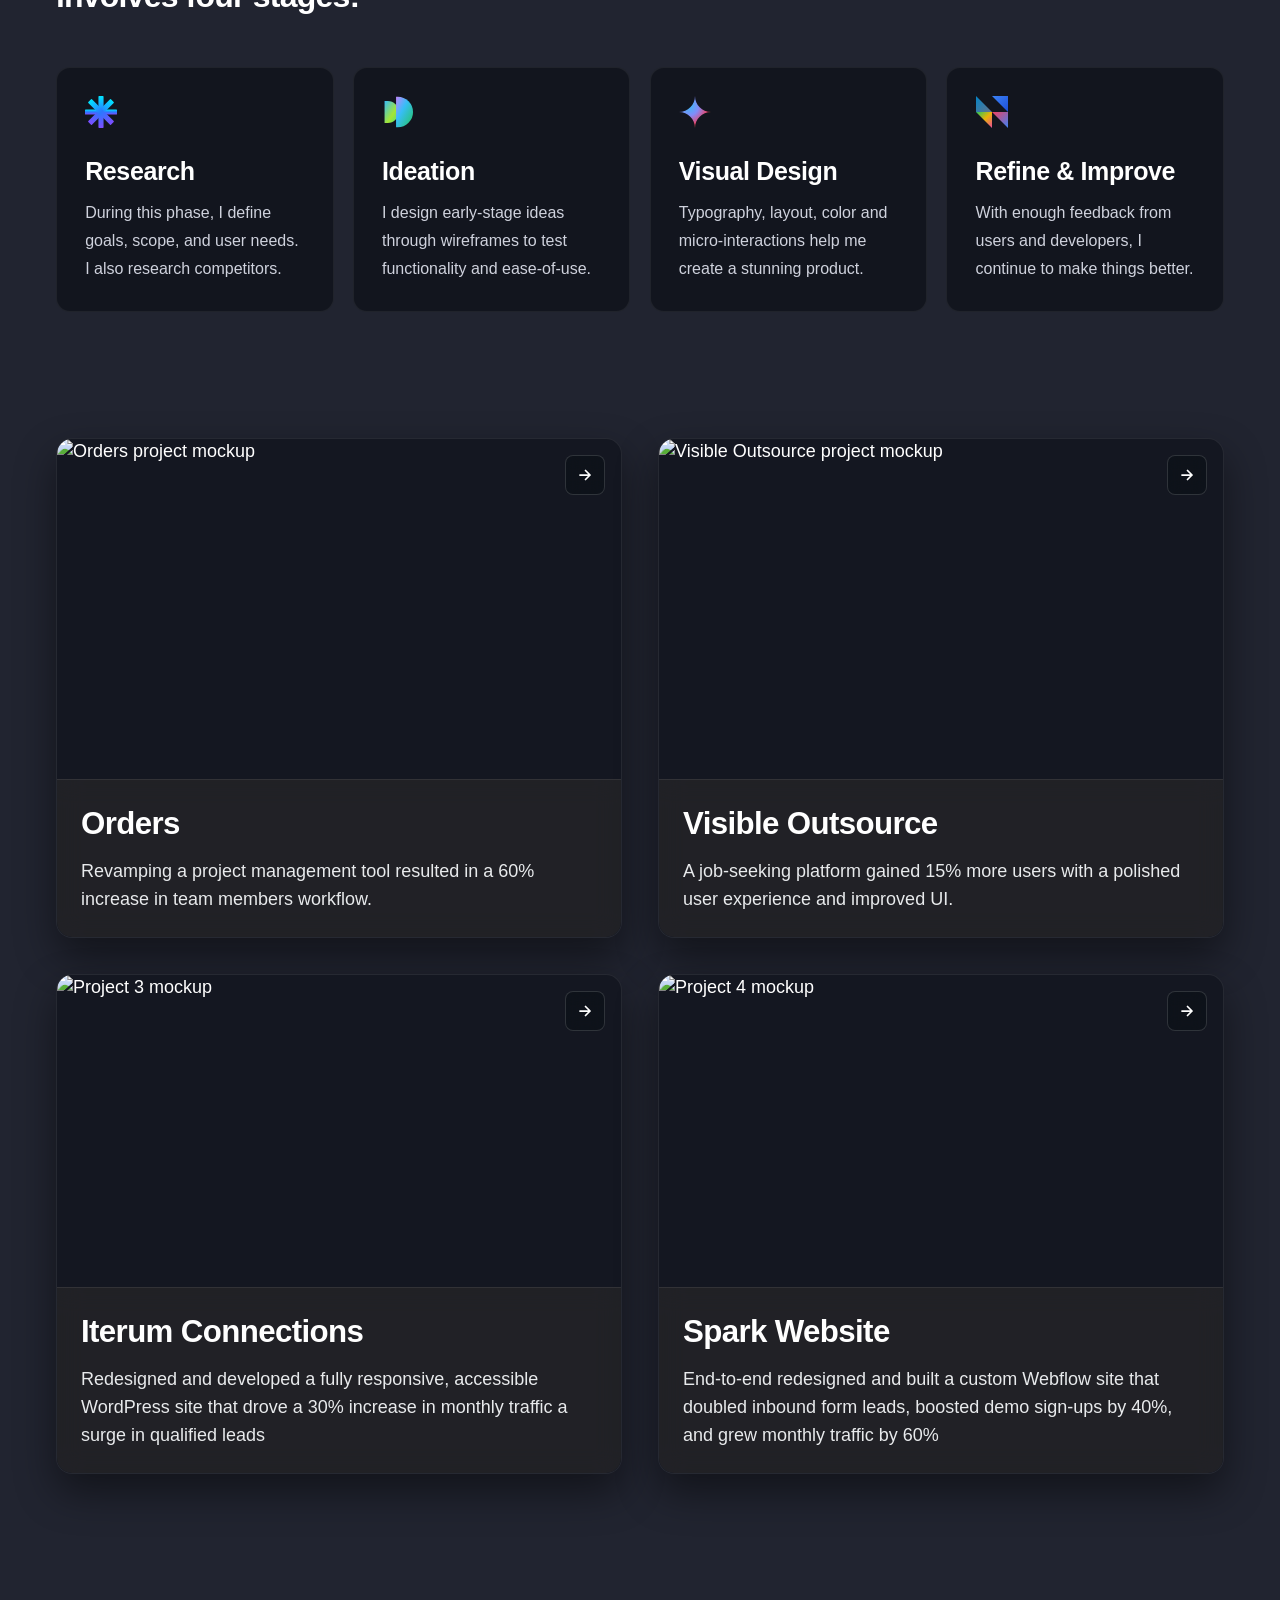
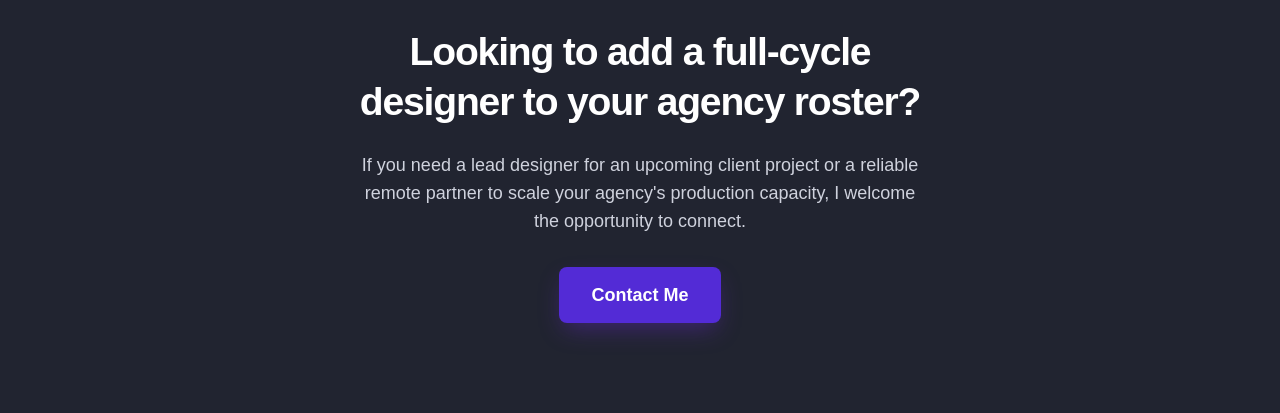
==== commit c8c17176: "Layout and stylinig updates to the website." ====
--- a/index.html
+++ b/index.html
@@ -42,7 +42,7 @@
       </div>
 
       <!-- Title / Brand -->
-      <span class="nav-title">Luis Escoto</span>
+      <a class="nav-title" href="index.html">Luis Escoto</a>
 
       <!-- Hamburger Button -->
       <button class="menu-toggle" id="menuBtn" aria-label="Toggle navigation menu" aria-expanded="false"
@@ -96,13 +96,8 @@
           <a href="/about-me.html" class="btn btn-secondary">About Me</a>
         </div>
       </div>
-      <!-- Columna Derecha: Visual / Imagen / Mockup -->
-      <div class="hero-col hero-col-visual">
-        <div class="hero-visual-box">
-          <!-- Reemplaza con tu imagen o elemento 3D/interactivo -->
-          <img
-            src="https://cdn.prod.website-files.com/60762cf252e897809102ce5b/68e1b1782baa352182f2b9a1_profile-picture-2025-p-500.jpg">
-        </div>
+      <div class="hero-right-column">
+        <div class="image-profile"></div>
       </div>
     </div>
   </section>
--- a/assets/styles/hero-section.css
+++ b/assets/styles/hero-section.css
@@ -20,19 +20,9 @@
   max-width: 1200px;        /* Evita que se deforme en pantallas 2K/4K */
   margin-inline: auto;      /* Centrado horizontal automático */
   /* Estructura de 2 columnas con CSS Grid */
-  display: grid;
-  grid-template-columns: 1fr; /* 1 columna por defecto (mobile-first) */
+  display: flex;
   gap: clamp(2rem, 4vw, 4rem); /* Espacio adaptable entre columnas */
   align-items: center;
-}
-
-/* En Desktop (a partir de 992px) se activa el layout de 2 columnas */
-@media (min-width: 992px) {
-  .hero-container {
-    grid-template-columns: repeat(2, 1fr); /* 2 columnas exactas de igual proporción */
-    /* Si quisieras más espacio para el texto que para la imagen:
-       grid-template-columns: 1.15fr 0.85fr; */
-  }
 }
 
 /* 3. Columna de contenido (Texto y Botones) */
@@ -92,17 +82,37 @@
   width: 100%;
 }
 
-.hero-visual-box {
-  width: 100%;
-  aspect-ratio: 4 / 3; /* Mantiene proporciones perfectas en cualquier pantalla */
-  background: radial-gradient(circle at top left, #1e2230, #12141a);
-  border: 1px solid rgba(255, 255, 255, 0.08);
+.hero-right-column {
+  display: flex;
+  justify-content: center;
+  align-items: center;
+  width: 40%;
+}
+
+.image-profile {
+  width: 100%;
+  height: 400px;
   border-radius: 16px;
-  display: flex;
-  align-items: center;
-  justify-content: center;
-  color: #64748b;
   box-shadow: 0 20px 50px rgba(0, 0, 0, 0.5);
+  background: url(https://cdn.prod.website-files.com/60762cf252e897809102ce5b/68e1b1782baa352182f2b9a1_profile-picture-2025-p-500.jpg) top/cover no-repeat;
+}
+
+@media (max-width: 999px) {
+  .hero-container {
+    flex-direction: column; /* Distribución horizontal en desktop */
+  }
+
+  .hero-col-content{
+    max-width: 100%;
+  }
+
+  .hero-right-column {
+    width: 100%;
+  }
+
+  .hero-actions, .btn, .btn-primary {
+    width: 100%; /* Botones a ancho completo en pantallas pequeñas */
+  }
 }
 
 /* ============================================================
--- a/assets/styles/website-styles.css
+++ b/assets/styles/website-styles.css
@@ -7,8 +7,8 @@
 :root {
   --neutral-950: #0d0e13;
   --neutral-800: #15171e;
-  --neutral-700: #191b24;
-  --neutral-500: #1f222d;
+  --neutral-700: #212430;
+  --neutral-500: #393c44;
   --neutral-400: #acaebb;
   --neutral-300: #cfd2dd;
   --neutral-100: #e2e2e6;
@@ -65,7 +65,7 @@
   font-family: Inter, sans-serif;
   font-size: var(--body-copy);
   line-height: var(--lh-h5);
-  background-color: var(--neutral-500);
+  background-color: var(--neutral-700);
   overflow: auto;
 }
 
@@ -81,12 +81,16 @@
   color: var(--neutral-700);
 }
 
+.color--black-500 {
+  color: var(--neutral-500);
+}
+
+.color--neutral-300 {
+  color: var(--neutral-300);
+}
+
 .color--white {
   color: var(--white);
-}
-
-.color--neutral-300 {
-  color: var(--neutral-300);
 }
 
 h1,
@@ -348,7 +352,7 @@
 
 .process-section {
   width: 100%;
-  background-color: var(--neutral-500);
+  background-color: var(--neutral-700);
   color: #ffffff;
   padding-block: clamp(3.5rem, 7vh, 6.5rem);
   padding-inline: clamp(1.25rem, 5vw, 3.5rem);
@@ -452,7 +456,7 @@
 
 .projects-section {
   width: 100%;
-  background-color: var(--neutral-500);
+  background-color: var(--neutral-700);
   color: #ffffff;
   padding-block: clamp(3.5rem, 7vh, 6.5rem);
   padding-inline: clamp(1.25rem, 5vw, 3.5rem);
@@ -617,7 +621,7 @@
   position: relative;
   width: 100%;
   /* Fondo oscuro con resplandor sutil morado/azulado al centro */
-  background-color: var(--neutral-500);
+  background-color: var(--neutral-700);
   color: #ffffff;
   padding-block: clamp(4.5rem, 10vh, 8rem);
   padding-inline: clamp(1.25rem, 5vw, 3.5rem);
